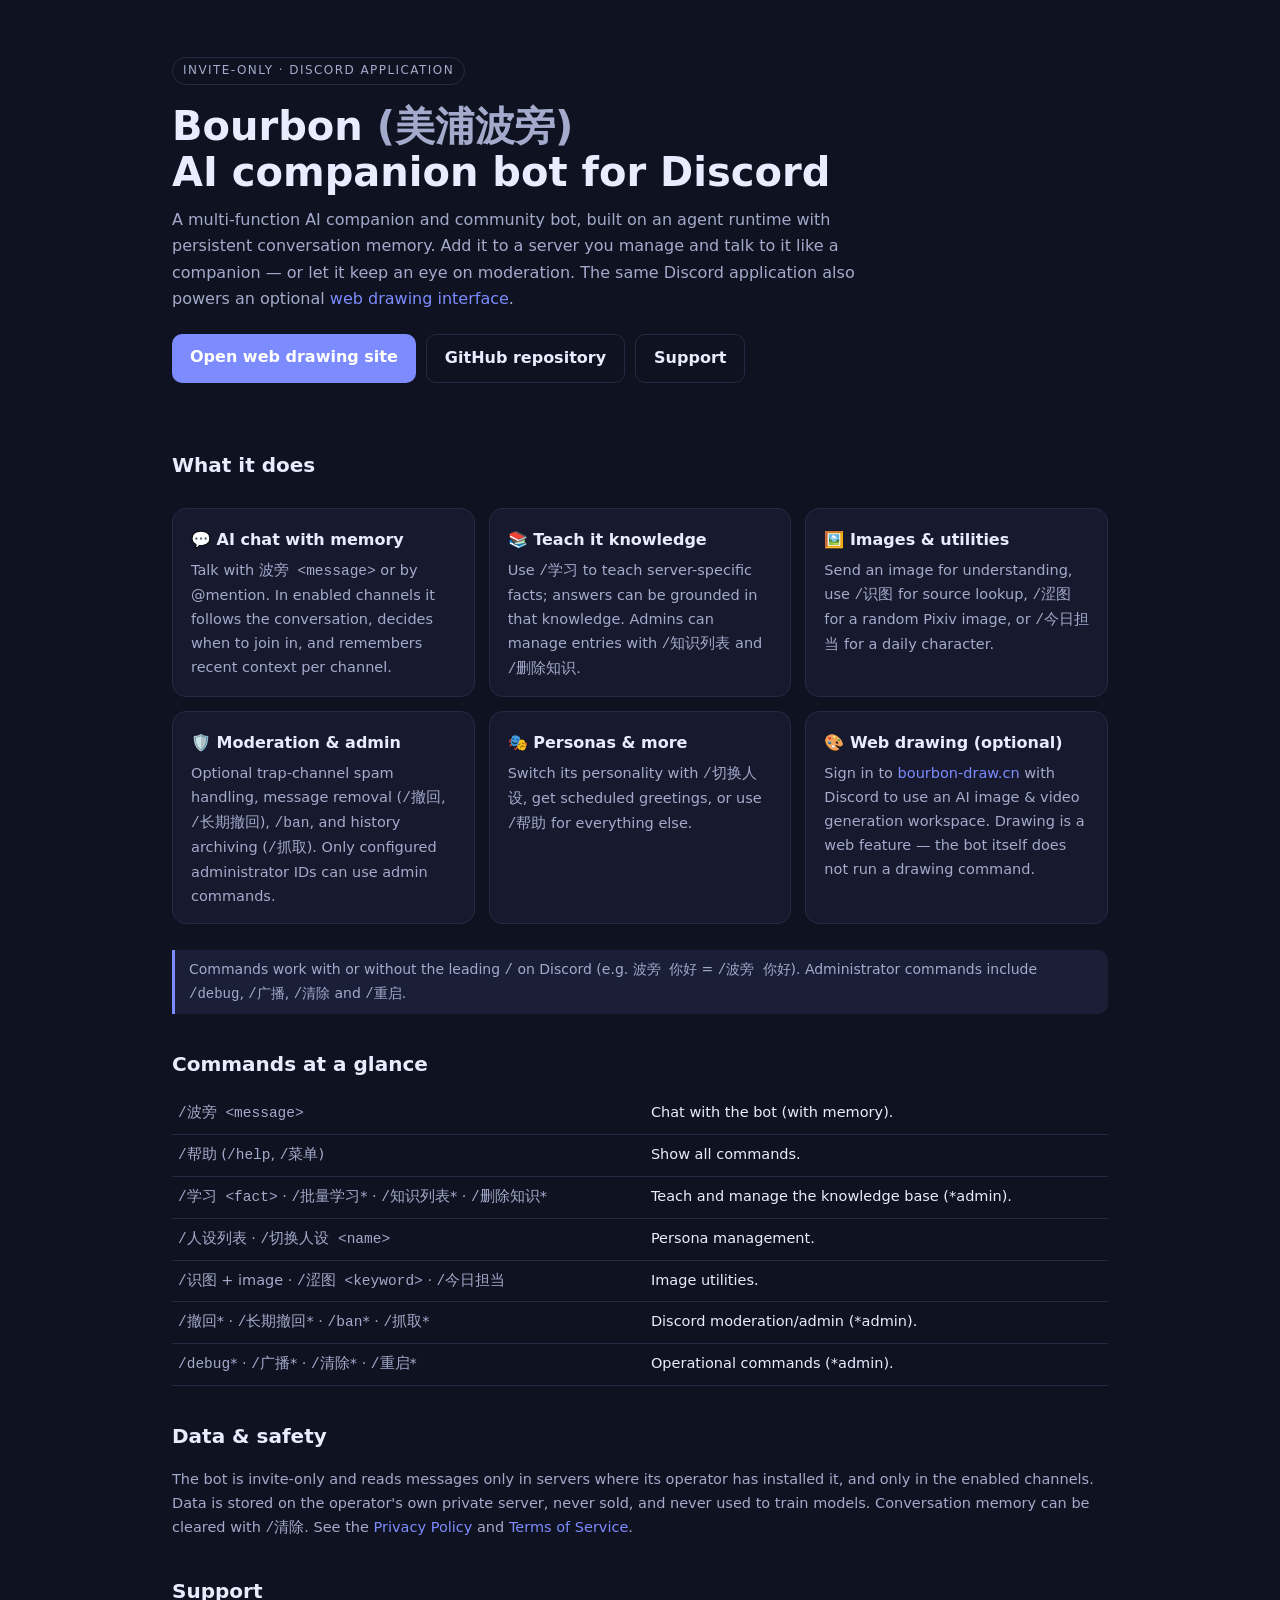
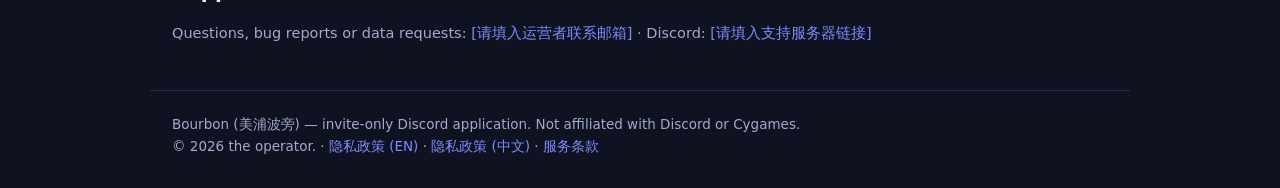
==== docs/index.html @ 73eaa350 "docs: 按 dsh 合并架构更新验证材料（申请稿/隐私政策/ToS/落地页/证据清单）" ====
<!doctype html>
<html lang="en">
<head>
<meta charset="utf-8">
<meta name="viewport" content="width=device-width, initial-scale=1">
<title>Bourbon (美浦波旁) — Discord AI Companion Bot</title>
<meta name="description" content="Bourbon (美浦波旁) is an invite-only AI companion bot for Discord: chat with memory, server-taught knowledge, image understanding, and practical moderation/admin tools. Optional AI drawing at bourbon-draw.cn.">
<style>
  :root{
    --bg:#0f1220; --card:#171a2e; --ink:#e8ecff; --dim:#a3aacb; --accent:#7c8cff; --line:#262a44;
  }
  *{box-sizing:border-box}
  body{margin:0;background:var(--bg);color:var(--ink);
    font:16px/1.65 system-ui,-apple-system,"Segoe UI","Noto Sans SC",sans-serif}
  a{color:var(--accent);text-decoration:none}
  a:hover{text-decoration:underline}
  header,main,footer{max-width:980px;margin:0 auto;padding:0 22px}
  header{padding-top:56px;padding-bottom:24px}
  .badge{display:inline-block;font-size:12px;letter-spacing:.12em;text-transform:uppercase;
    color:var(--dim);border:1px solid var(--line);border-radius:999px;padding:3px 10px;margin-bottom:18px}
  h1{font-size:clamp(26px,4.6vw,40px);line-height:1.15;margin:0 0 12px}
  .sub{color:var(--dim);max-width:720px;margin:0 0 22px}
  .cta{display:flex;gap:10px;flex-wrap:wrap;margin-bottom:8px}
  .btn{display:inline-block;padding:10px 18px;border-radius:10px;background:var(--accent);color:#fff;font-weight:600}
  .btn.ghost{background:transparent;border:1px solid var(--line);color:var(--ink)}
  .grid{display:grid;grid-template-columns:repeat(auto-fit,minmax(260px,1fr));gap:14px;margin:26px 0}
  .card{background:var(--card);border:1px solid var(--line);border-radius:14px;padding:18px 18px 14px}
  .card h3{margin:0 0 6px;font-size:16px}
  .card p{margin:0;color:var(--dim);font-size:14.5px}
  section{margin:34px 0}
  h2{font-size:20px;margin:0 0 12px}
  table{width:100%;border-collapse:collapse;font-size:14.5px}
  td{border-bottom:1px solid var(--line);padding:8px 6px;vertical-align:top}
  td:first-child{white-space:nowrap;color:var(--dim)}
  details{border:1px solid var(--line);border-radius:12px;background:var(--card);padding:14px 16px;margin:10px 0}
  summary{cursor:pointer;font-weight:600}
  footer{color:var(--dim);font-size:13.5px;border-top:1px solid var(--line);margin-top:44px;padding:22px 22px 46px}
  .notice{border-left:3px solid var(--accent);padding:8px 14px;background:#1a1e36;border-radius:0 10px 10px 0;color:var(--dim);font-size:14px;margin:16px 0}
</style>
</head>
<body>
<header>
  <span class="badge">Invite-only · Discord Application</span>
  <h1>Bourbon <span style="color:var(--dim)">(美浦波旁)</span><br>AI companion bot for Discord</h1>
  <p class="sub">
    A multi-function AI companion and community bot, built on an agent runtime with persistent
    conversation memory. Add it to a server you manage and talk to it like a companion — or let
    it keep an eye on moderation. The same Discord application also powers an optional
    <a href="https://bourbon-draw.cn/">web drawing interface</a>.
  </p>
  <div class="cta">
    <a class="btn" href="https://bourbon-draw.cn/">Open web drawing site</a>
    <a class="btn ghost" href="https://github.com/ETO-J/UMA-bot-discord">GitHub repository</a>
    <a class="btn ghost" href="#support">Support</a>
  </div>
</header>

<main>
  <section>
    <h2>What it does</h2>
    <div class="grid">
      <div class="card">
        <h3>💬 AI chat with memory</h3>
        <p>Talk with <code>波旁 &lt;message&gt;</code> or by @mention. In enabled channels it follows
        the conversation, decides when to join in, and remembers recent context per channel.</p>
      </div>
      <div class="card">
        <h3>📚 Teach it knowledge</h3>
        <p>Use <code>/学习</code> to teach server-specific facts; answers can be grounded in that
        knowledge. Admins can manage entries with <code>/知识列表</code> and <code>/删除知识</code>.</p>
      </div>
      <div class="card">
        <h3>🖼️ Images &amp; utilities</h3>
        <p>Send an image for understanding, use <code>/识图</code> for source lookup, <code>/涩图</code>
        for a random Pixiv image, or <code>/今日担当</code> for a daily character.</p>
      </div>
      <div class="card">
        <h3>🛡️ Moderation &amp; admin</h3>
        <p>Optional trap-channel spam handling, message removal (<code>/撤回</code>,
        <code>/长期撤回</code>), <code>/ban</code>, and history archiving (<code>/抓取</code>).
        Only configured administrator IDs can use admin commands.</p>
      </div>
      <div class="card">
        <h3>🎭 Personas &amp; more</h3>
        <p>Switch its personality with <code>/切换人设</code>, get scheduled greetings, or use
        <code>/帮助</code> for everything else.</p>
      </div>
      <div class="card">
        <h3>🎨 Web drawing (optional)</h3>
        <p>Sign in to <a href="https://bourbon-draw.cn/">bourbon-draw.cn</a> with Discord to use an
        AI image &amp; video generation workspace. Drawing is a web feature — the bot itself does not
        run a drawing command.</p>
      </div>
    </div>
    <div class="notice">
      Commands work with or without the leading <code>/</code> on Discord (e.g.
      <code>波旁 你好</code> = <code>/波旁 你好</code>). Administrator commands include
      <code>/debug</code>, <code>/广播</code>, <code>/清除</code> and <code>/重启</code>.
    </div>
  </section>

  <section>
    <h2>Commands at a glance</h2>
    <table>
      <tr><td><code>/波旁 &lt;message&gt;</code></td><td>Chat with the bot (with memory).</td></tr>
      <tr><td><code>/帮助</code> (<code>/help</code>, <code>/菜单</code>)</td><td>Show all commands.</td></tr>
      <tr><td><code>/学习 &lt;fact&gt;</code> · <code>/批量学习</code>* · <code>/知识列表</code>* · <code>/删除知识</code>*</td><td>Teach and manage the knowledge base (*admin).</td></tr>
      <tr><td><code>/人设列表</code> · <code>/切换人设 &lt;name&gt;</code></td><td>Persona management.</td></tr>
      <tr><td><code>/识图</code> + image · <code>/涩图 &lt;keyword&gt;</code> · <code>/今日担当</code></td><td>Image utilities.</td></tr>
      <tr><td><code>/撤回</code>* · <code>/长期撤回</code>* · <code>/ban</code>* · <code>/抓取</code>*</td><td>Discord moderation/admin (*admin).</td></tr>
      <tr><td><code>/debug</code>* · <code>/广播</code>* · <code>/清除</code>* · <code>/重启</code>*</td><td>Operational commands (*admin).</td></tr>
    </table>
  </section>

  <section>
    <h2>Data &amp; safety</h2>
    <p style="color:var(--dim);font-size:14.5px">
      The bot is invite-only and reads messages only in servers where its operator has installed it,
      and only in the enabled channels. Data is stored on the operator's own private server, never
      sold, and never used to train models. Conversation memory can be cleared with
      <code>/清除</code>. See the <a href="PRIVACY_POLICY.html">Privacy Policy</a> and
      <a href="TERMS_OF_SERVICE.html">Terms of Service</a>.
    </p>
  </section>

  <section id="support">
    <h2>Support</h2>
    <p style="color:var(--dim);font-size:14.5px">
      Questions, bug reports or data requests:
      <a href="mailto:[请填入运营者联系邮箱]">[请填入运营者联系邮箱]</a>
      · Discord: <a href="[请填入支持服务器链接]">[请填入支持服务器链接]</a>
    </p>
  </section>
</main>

<footer>
  Bourbon (美浦波旁) — invite-only Discord application. Not affiliated with Discord or Cygames.
  <br>© 2026 the operator. · <a href="PRIVACY_POLICY.html">隐私政策 (EN)</a> ·
  <a href="PRIVACY_POLICY_zh.html">隐私政策 (中文)</a> ·
  <a href="TERMS_OF_SERVICE.html">服务条款</a>
</footer>
</body>
</html>
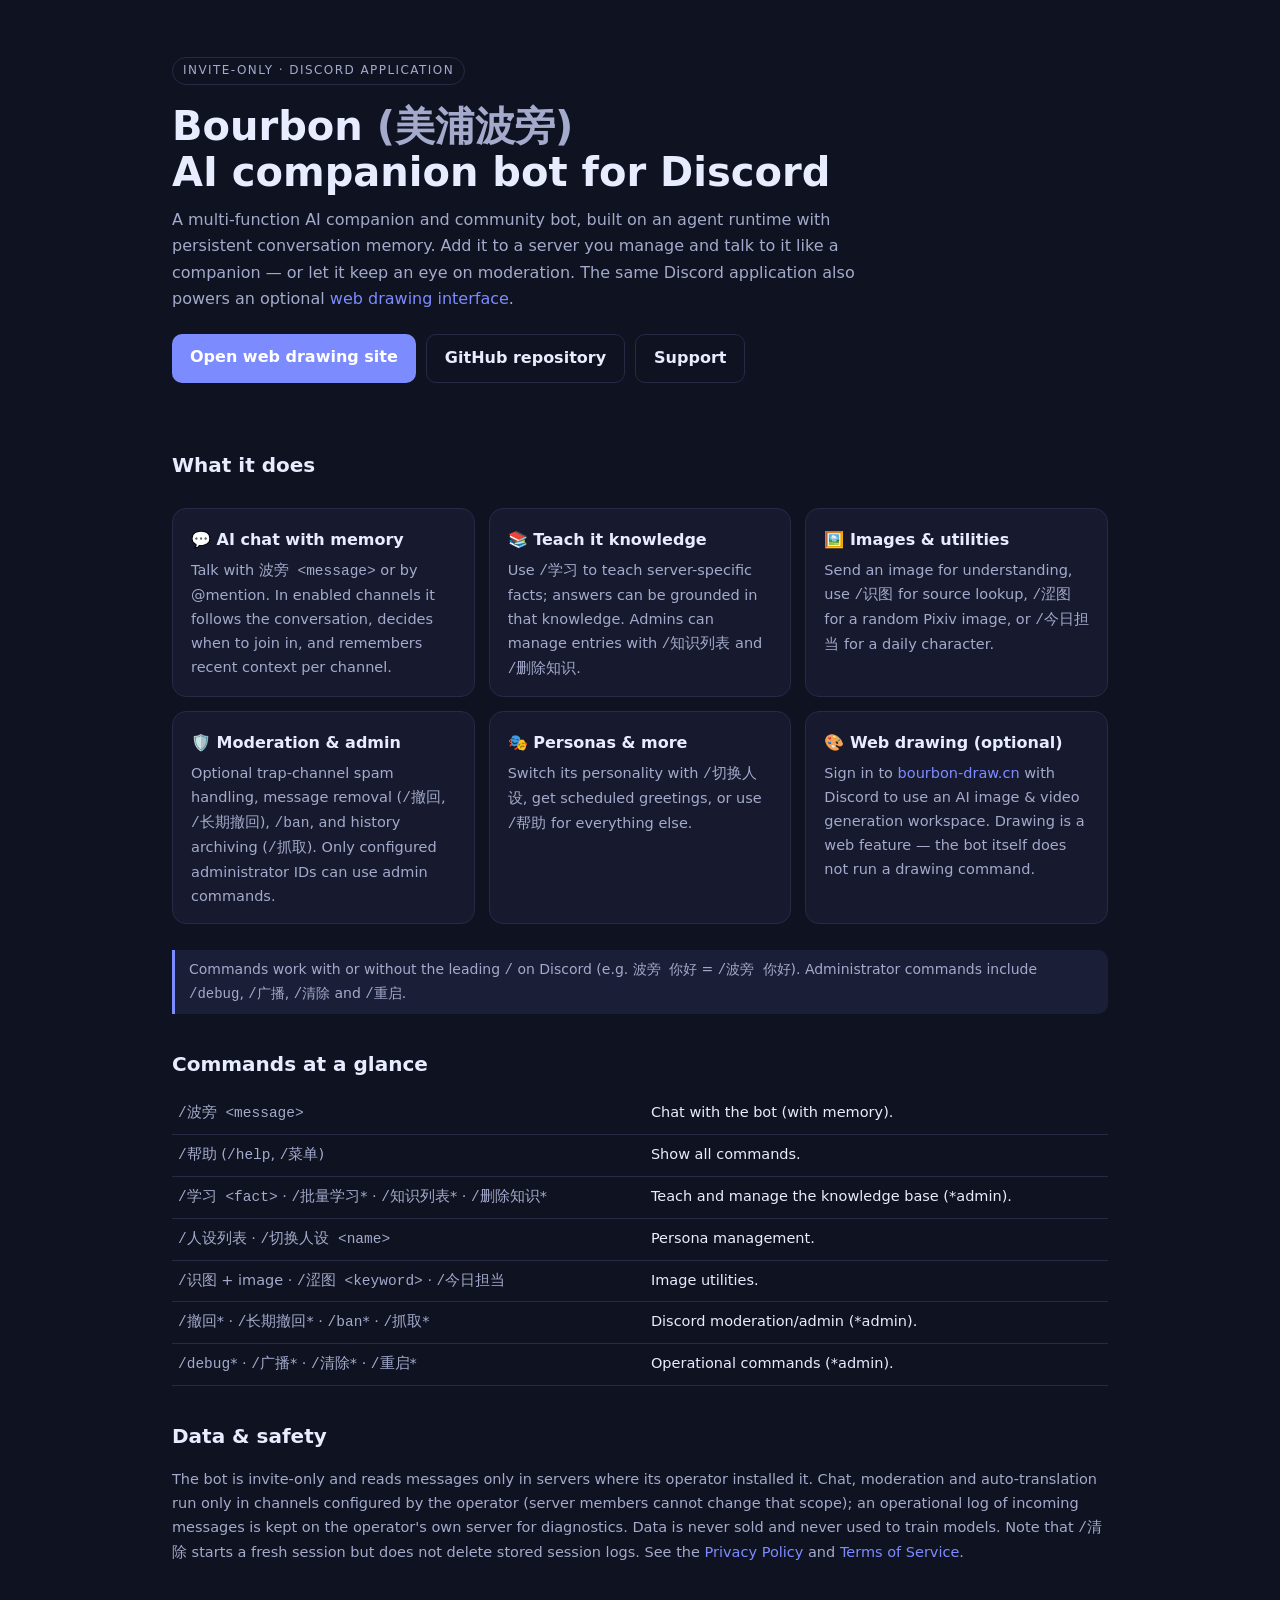
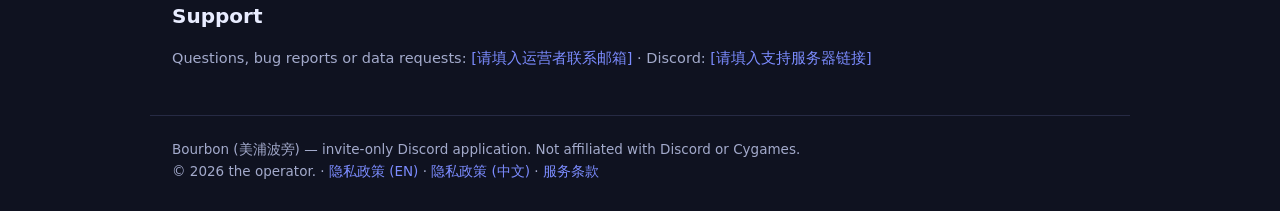
==== commit 3a1ddf2b: "docs: 按代码审计修正验证口径（审核不读文本/清除不删盘/运营者配置范围/跨服知识库）" ====
--- a/docs/index.html
+++ b/docs/index.html
@@ -115,11 +115,13 @@
   <section>
     <h2>Data &amp; safety</h2>
     <p style="color:var(--dim);font-size:14.5px">
-      The bot is invite-only and reads messages only in servers where its operator has installed it,
-      and only in the enabled channels. Data is stored on the operator's own private server, never
-      sold, and never used to train models. Conversation memory can be cleared with
-      <code>/清除</code>. See the <a href="PRIVACY_POLICY.html">Privacy Policy</a> and
-      <a href="TERMS_OF_SERVICE.html">Terms of Service</a>.
+      The bot is invite-only and reads messages only in servers where its operator installed it.
+      Chat, moderation and auto-translation run only in channels configured by the operator
+      (server members cannot change that scope); an operational log of incoming messages is kept
+      on the operator's own server for diagnostics. Data is never sold and never used to train
+      models. Note that <code>/清除</code> starts a fresh session but does not delete stored
+      session logs. See the <a href="privacy.html">Privacy Policy</a> and
+      <a href="terms.html">Terms of Service</a>.
     </p>
   </section>
 
@@ -135,9 +137,9 @@
 
 <footer>
   Bourbon (美浦波旁) — invite-only Discord application. Not affiliated with Discord or Cygames.
-  <br>© 2026 the operator. · <a href="PRIVACY_POLICY.html">隐私政策 (EN)</a> ·
-  <a href="PRIVACY_POLICY_zh.html">隐私政策 (中文)</a> ·
-  <a href="TERMS_OF_SERVICE.html">服务条款</a>
+  <br>© 2026 the operator. · <a href="privacy.html">隐私政策 (EN)</a> ·
+  <a href="privacy_zh.html">隐私政策 (中文)</a> ·
+  <a href="terms.html">服务条款</a>
 </footer>
 </body>
 </html>
